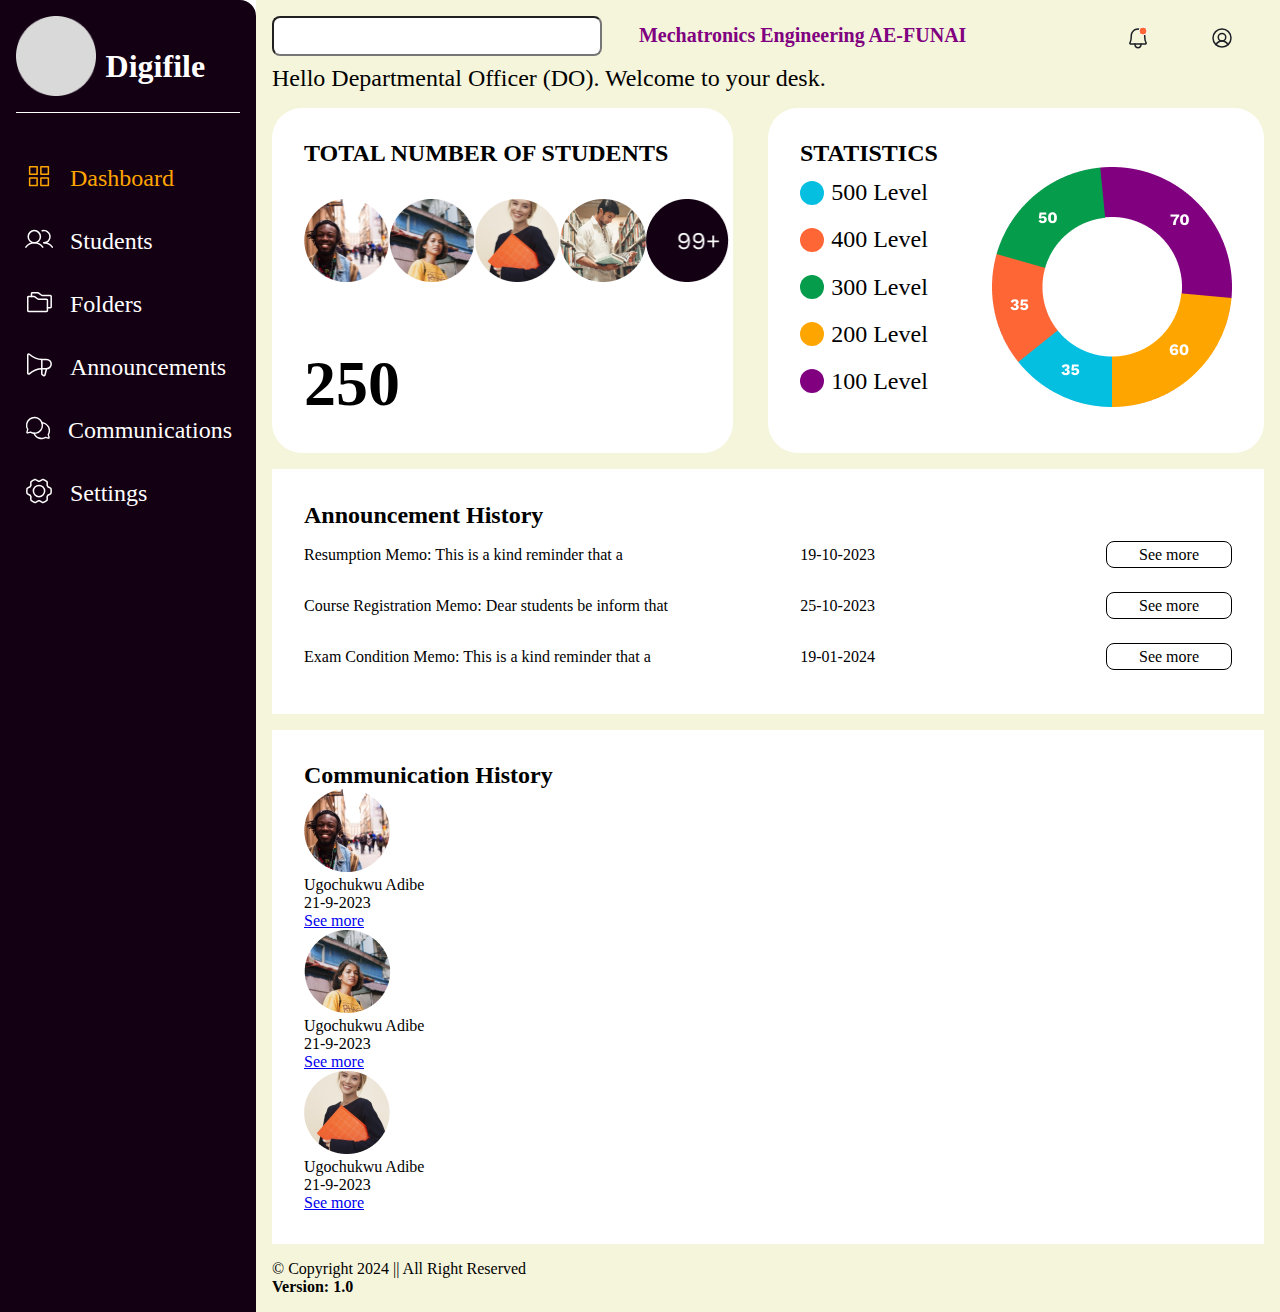
==== do-dashboard.html @ f0810e3d "Add files via upload" ====
<!DOCTYPE html>
<html lang="en">
<head>
    <meta charset="UTF-8">
    <meta name="viewport" content="width=device-width, initial-scale=1.0">
    <link rel="stylesheet" href="css/dashboard.css">
    <title>DO's Dashboard</title>
</head>
<body>
<div class="dashboard">
    <section class="sidebar">
        <div class="logo-name">
            <img src="img/Ellipse.png" alt="">
            <h1>Digifile</h1>
        </div>
        <div class="sidebar-content">
            <ul>
                <li><svg width="30" height="30" viewBox="0 0 30 30" fill="none" xmlns="http://www.w3.org/2000/svg">
                    <path d="M13.125 5.625H5.625V13.125H13.125V5.625Z" stroke="#FFA500" stroke-width="1.5" stroke-linecap="round" stroke-linejoin="round"/>
                    <path d="M24.375 5.625H16.875V13.125H24.375V5.625Z" stroke="#FFA500" stroke-width="1.5" stroke-linecap="round" stroke-linejoin="round"/>
                    <path d="M13.125 16.875H5.625V24.375H13.125V16.875Z" stroke="#FFA500" stroke-width="1.5" stroke-linecap="round" stroke-linejoin="round"/>
                    <path d="M24.375 16.875H16.875V24.375H24.375V16.875Z" stroke="#FFA500" stroke-width="1.5" stroke-linecap="round" stroke-linejoin="round"/>
                    </svg><a class="dash-link" href="">Dashboard</a></li>
                <li><svg width="30" height="30" viewBox="0 0 30 30" fill="none" xmlns="http://www.w3.org/2000/svg">
                    <path d="M10.3125 18.75C13.678 18.75 16.4062 16.0217 16.4062 12.6562C16.4062 9.29076 13.678 6.5625 10.3125 6.5625C6.94701 6.5625 4.21875 9.29076 4.21875 12.6562C4.21875 16.0217 6.94701 18.75 10.3125 18.75Z" stroke="white" stroke-width="1.5" stroke-miterlimit="10"/>
                    <path d="M18.2124 6.78942C19.0506 6.55327 19.9296 6.49948 20.7903 6.63166C21.651 6.76384 22.4733 7.07892 23.202 7.55569C23.9307 8.03246 24.5487 8.65984 25.0145 9.39558C25.4802 10.1313 25.783 10.9583 25.9022 11.8209C26.0214 12.6835 25.9545 13.5616 25.7058 14.3961C25.4571 15.2306 25.0324 16.0021 24.4604 16.6587C23.8884 17.3153 23.1824 17.8417 22.3898 18.2024C21.5973 18.5631 20.7367 18.7498 19.8659 18.7499" stroke="white" stroke-width="1.5" stroke-linecap="round" stroke-linejoin="round"/>
                    <path d="M1.87451 23.1324C2.82623 21.7787 4.0897 20.6738 5.55824 19.911C7.02679 19.1483 8.65729 18.7501 10.3121 18.75C11.9669 18.7499 13.5975 19.148 15.0661 19.9107C16.5347 20.6733 17.7982 21.7781 18.75 23.1318" stroke="white" stroke-width="1.5" stroke-linecap="round" stroke-linejoin="round"/>
                    <path d="M19.8658 18.75C21.5208 18.7488 23.1517 19.1464 24.6204 19.9091C26.0891 20.6719 27.3525 21.7773 28.3034 23.1318" stroke="white" stroke-width="1.5" stroke-linecap="round" stroke-linejoin="round"/>
                    </svg><a href="">Students</a></li>
                <li><svg width="30" height="30" viewBox="0 0 30 30" fill="none" xmlns="http://www.w3.org/2000/svg">
                    <path d="M23.4375 13.125V23.5417C23.4375 23.7627 23.3497 23.9746 23.1934 24.1309C23.0371 24.2872 22.8252 24.375 22.6042 24.375H4.6875C4.43886 24.375 4.2004 24.2762 4.02459 24.1004C3.84877 23.9246 3.75 23.6861 3.75 23.4375V10.3125C3.75 10.0639 3.84877 9.8254 4.02459 9.64959C4.2004 9.47377 4.43886 9.375 4.6875 9.375H10C10.2028 9.375 10.4002 9.44079 10.5625 9.5625L13.8125 12C13.9748 12.1217 14.1722 12.1875 14.375 12.1875H22.5C22.7486 12.1875 22.9871 12.2863 23.1629 12.4621C23.3387 12.6379 23.4375 12.8764 23.4375 13.125Z" stroke="white" stroke-width="1.5" stroke-linecap="round" stroke-linejoin="round"/>
                    <path d="M7.5 9.375V6.5625C7.5 6.31386 7.59877 6.0754 7.77459 5.89959C7.9504 5.72377 8.18886 5.625 8.4375 5.625H13.75C13.9528 5.625 14.1502 5.69079 14.3125 5.8125L17.5625 8.25C17.7248 8.37171 17.9222 8.4375 18.125 8.4375H26.25C26.4986 8.4375 26.7371 8.53627 26.9129 8.71209C27.0887 8.8879 27.1875 9.12636 27.1875 9.375V19.7917C27.1875 19.9011 27.1659 20.0095 27.1241 20.1106C27.0822 20.2117 27.0208 20.3035 26.9434 20.3809C26.866 20.4583 26.7742 20.5197 26.6731 20.5616C26.572 20.6034 26.4636 20.625 26.3542 20.625H23.4375" stroke="white" stroke-width="1.5" stroke-linecap="round" stroke-linejoin="round"/>
                    </svg><a href="">Folders</a></li>
                <li><svg width="30" height="30" viewBox="0 0 30 30" fill="none" xmlns="http://www.w3.org/2000/svg">
                    <path d="M17.8125 9.375V23.8733C17.8125 24.0276 17.8506 24.1796 17.9234 24.3156C17.9963 24.4517 18.1016 24.5677 18.23 24.6533L19.5181 25.5121C19.6431 25.5954 19.7863 25.6475 19.9356 25.6639C20.085 25.6803 20.2361 25.6606 20.3762 25.6065C20.5163 25.5523 20.6414 25.4652 20.7408 25.3526C20.8403 25.24 20.9112 25.1052 20.9476 24.9594L22.5 18.75" stroke="white" stroke-width="1.5" stroke-linecap="round" stroke-linejoin="round"/>
                    <path d="M22.5 18.7502C23.7432 18.7502 24.9355 18.2563 25.8146 17.3773C26.6936 16.4982 27.1875 15.3059 27.1875 14.0627C27.1875 12.8195 26.6936 11.6272 25.8146 10.7481C24.9355 9.86905 23.7432 9.37519 22.5 9.37519H17.8125C17.8125 9.37519 11.4314 9.37519 5.29089 4.22508C5.15432 4.11014 4.98778 4.03658 4.81083 4.01306C4.63389 3.98954 4.4539 4.01703 4.29205 4.0923C4.1302 4.16758 3.9932 4.2875 3.89718 4.43797C3.80115 4.58845 3.75009 4.76321 3.75 4.94171V23.1837C3.75009 23.3622 3.80115 23.5369 3.89718 23.6874C3.9932 23.8379 4.1302 23.9578 4.29205 24.0331C4.4539 24.1084 4.63389 24.1359 4.81083 24.1123C4.98778 24.0888 5.15432 24.0152 5.29089 23.9003C11.4314 18.7502 17.8125 18.7502 17.8125 18.7502H22.5Z" stroke="white" stroke-width="1.5" stroke-linecap="round" stroke-linejoin="round"/>
                    </svg><a href="">Announcements</a></li>
                <li><svg width="30" height="30" viewBox="0 0 30 30" fill="none" xmlns="http://www.w3.org/2000/svg">
                    <path d="M3.99276 16.4937C2.94446 14.7266 2.57734 12.6375 2.96033 10.6187C3.34332 8.60004 4.45008 6.79057 6.07279 5.53013C7.69549 4.26969 9.72252 3.64498 11.7732 3.77331C13.8239 3.90164 15.7573 4.77418 17.2102 6.22708C18.6631 7.67999 19.5356 9.61331 19.664 11.664C19.7923 13.7147 19.1676 15.7418 17.9072 17.3645C16.6467 18.9872 14.8373 20.094 12.8186 20.477C10.7999 20.86 8.71077 20.4928 6.94358 19.4445L6.9436 19.4445L4.02945 20.2771C3.90888 20.3115 3.78129 20.3131 3.65991 20.2816C3.53853 20.2502 3.42777 20.1869 3.3391 20.0982C3.25043 20.0095 3.18709 19.8988 3.15564 19.7774C3.12419 19.656 3.12576 19.5284 3.16021 19.4078L3.99283 16.4937L3.99276 16.4937Z" stroke="white" stroke-width="1.5" stroke-linecap="round" stroke-linejoin="round"/>
                    <path d="M10.7882 20.6122C11.203 21.7897 11.8737 22.8606 12.7522 23.7477C13.6306 24.6347 14.6948 25.316 15.8682 25.7423C17.0416 26.1686 18.2949 26.3294 19.5379 26.2131C20.7809 26.0967 21.9826 25.7062 23.0565 25.0696L23.0565 25.0695L25.9706 25.9021C26.0912 25.9366 26.2188 25.9381 26.3401 25.9067C26.4615 25.8752 26.5723 25.8119 26.661 25.7232C26.7496 25.6346 26.813 25.5238 26.8444 25.4024C26.8759 25.281 26.8743 25.1534 26.8398 25.0329L26.0072 22.1187L26.0073 22.1188C26.7471 20.8711 27.1528 19.4539 27.1854 18.0038C27.218 16.5537 26.8763 15.1196 26.1933 13.84C25.5102 12.5604 24.509 11.4784 23.286 10.6985C22.0631 9.91853 20.6598 9.46691 19.2115 9.38721" stroke="white" stroke-width="1.5" stroke-linecap="round" stroke-linejoin="round"/>
                    </svg><a href="">Communications</a></li>
                <li><svg width="30" height="30" viewBox="0 0 30 30" fill="none" xmlns="http://www.w3.org/2000/svg">
                    <path d="M6.12905 10.7342C6.33999 10.2889 6.58608 9.86704 6.86733 9.45689L6.82046 6.41001C6.82046 6.12876 6.93765 5.85923 7.1603 5.67173C8.25015 4.75767 9.49233 4.01939 10.8634 3.5272C11.133 3.43345 11.4259 3.45689 11.6603 3.60923L14.2736 5.17955C14.7658 5.14439 15.258 5.14439 15.7501 5.17955L18.3634 3.60923C18.6095 3.46861 18.9025 3.43345 19.172 3.5272C20.508 4.00767 21.7619 4.72251 22.8751 5.66001C23.0861 5.83579 23.215 6.11704 23.2033 6.39829L23.1564 9.44517C23.4376 9.85533 23.6837 10.2772 23.8947 10.7225L26.5548 12.1991C26.8009 12.3397 26.9767 12.5741 27.0236 12.8553C27.2697 14.2499 27.2814 15.703 27.0236 17.121C26.9767 17.4022 26.8009 17.6366 26.5548 17.7772L23.8947 19.2538C23.6837 19.6991 23.4376 20.1209 23.1564 20.5311L23.2033 23.578C23.2033 23.8592 23.0861 24.1288 22.8634 24.3163C21.7736 25.2303 20.5314 25.9686 19.1603 26.4608C18.8908 26.5545 18.5978 26.5311 18.3634 26.3788L15.7501 24.8084C15.258 24.8436 14.7658 24.8436 14.2736 24.8084L11.6603 26.3788C11.4142 26.5194 11.1212 26.5545 10.8517 26.4608C9.51577 25.9803 8.26187 25.2655 7.14858 24.328C6.93765 24.1522 6.80874 23.8709 6.82046 23.5897L6.86733 20.5428C6.58608 20.1327 6.33999 19.7108 6.12905 19.2655L3.4689 17.7889C3.2228 17.6483 3.04702 17.4139 3.00015 17.1327C2.75405 15.7381 2.74234 14.285 3.00015 12.867C3.04702 12.5858 3.2228 12.3514 3.4689 12.2108L6.12905 10.7342Z" stroke="white" stroke-width="1.5" stroke-miterlimit="10" stroke-linecap="round" stroke-linejoin="round"/>
                    <path d="M15 20.625C18.1066 20.625 20.625 18.1066 20.625 15C20.625 11.8934 18.1066 9.375 15 9.375C11.8934 9.375 9.375 11.8934 9.375 15C9.375 18.1066 11.8934 20.625 15 20.625Z" stroke="white" stroke-width="1.5" stroke-miterlimit="10" stroke-linecap="round" stroke-linejoin="round"/>
                    </svg><a href="">Settings</a></li>
            </ul>
        </div>
    </section>
    <section class="main-page">
        <div class="header">
            <div class="search-input">
                <input type="search" name="search" id="search">
            </div>
            <div class="user-name">
                Mechatronics Engineering AE-FUNAI
            </div>
            <div class="alert-icon">
                <ul>
                    <li><svg width="24" height="24" viewBox="0 0 24 24" fill="none" xmlns="http://www.w3.org/2000/svg">
                        <path d="M5.26907 9.74994C5.26783 8.86045 5.44265 7.97951 5.78346 7.1579C6.12427 6.33628 6.62433 5.59025 7.2548 4.9628C7.88528 4.33535 8.63371 3.83889 9.45696 3.50204C10.2802 3.16519 11.162 2.99461 12.0514 3.00013C15.763 3.02772 18.7317 6.11275 18.7317 9.83468V10.4999C18.7317 13.8577 19.4342 15.8061 20.053 16.871C20.1196 16.9848 20.1551 17.1142 20.1558 17.246C20.1565 17.3779 20.1224 17.5076 20.057 17.6221C19.9915 17.7366 19.8971 17.8318 19.7831 17.8982C19.6691 17.9645 19.5397 17.9996 19.4078 17.9999H4.59225C4.46037 17.9996 4.3309 17.9645 4.21692 17.8981C4.10294 17.8318 4.00847 17.7366 3.94304 17.622C3.87762 17.5075 3.84355 17.3778 3.84428 17.2459C3.84501 17.114 3.88051 16.9846 3.94719 16.8709C4.56625 15.8059 5.26907 13.8575 5.26907 10.4999L5.26907 9.74994Z" stroke="#1D2026" stroke-width="1.5" stroke-linecap="round" stroke-linejoin="round"/>
                        <path d="M9 18V18.75C9 19.5456 9.31607 20.3087 9.87868 20.8713C10.4413 21.4339 11.2044 21.75 12 21.75C12.7956 21.75 13.5587 21.4339 14.1213 20.8713C14.6839 20.3087 15 19.5456 15 18.75V18" stroke="#1D2026" stroke-width="1.5" stroke-linecap="round" stroke-linejoin="round"/>
                        <circle cx="17" cy="5" r="4" fill="#FF6636" stroke="white"/>
                        </svg>
                    </li>
                    <li><a href=""><svg width="24" height="24" viewBox="0 0 24 24" fill="none" xmlns="http://www.w3.org/2000/svg">
                        <path d="M12 21C16.9706 21 21 16.9706 21 12C21 7.02944 16.9706 3 12 3C7.02944 3 3 7.02944 3 12C3 16.9706 7.02944 21 12 21Z" stroke="#1D2026" stroke-width="1.5" stroke-miterlimit="10"/>
                        <path d="M12 15C14.0711 15 15.75 13.3211 15.75 11.25C15.75 9.17893 14.0711 7.5 12 7.5C9.92893 7.5 8.25 9.17893 8.25 11.25C8.25 13.3211 9.92893 15 12 15Z" stroke="#1D2026" stroke-width="1.5" stroke-miterlimit="10"/>
                        <path d="M5.98111 18.6913C6.54606 17.5806 7.40735 16.6478 8.46964 15.9963C9.53193 15.3448 10.7538 15 11.9999 15C13.2461 15 14.4679 15.3448 15.5302 15.9963C16.5925 16.6478 17.4538 17.5806 18.0188 18.6913" stroke="#1D2026" stroke-width="1.5" stroke-linecap="round" stroke-linejoin="round"/>
                        </svg>
                        </a></li>
                </ul>
            </div>
        </div>
        <div class="login-name">
            <P>Hello Departmental Officer (DO). Welcome to your desk.</P>
        </div>
        <div class="students-statistics">
            <div class="total-students">
                <h2>TOTAL NUMBER OF STUDENTS</h2>
                <div class="students-img">
                    <img src="img/Ellipse 300.png" alt="">
                    <img class="ellipse-two" src="img/Ellipse 301.png" alt="">
                    <img src="img/Ellipse 302.png" alt="">
                    <img src="img/Ellipse 303.png" alt="">
                    <img src="img/Frame 37.png" alt="">
                </div>
                <h2 class="total-number">250</h2>
            </div>
            <div class="statistics">
                <h2>STATISTICS</h2>
            <div class="level-chart">
                <div class="level-statistics">
                    <div><div class="final-level"></div><p>500 Level</p></div>
                    <div><div class="fourth-level"></div><p>400 Level</p></div>
                    <div><div class="third-level"></div><p>300 Level</p></div>
                    <div><div class="second-level"></div><p>200 Level</p></div>
                    <div><div class="first-level"></div><p>100 Level</p></div>
                </div>
                <div class="pie-chart">
                    <img src="img/Group 1.png" alt="">
                </div>
            </div>
            </div>
        </div>
        <div class="announcement-history">
            <h2>Announcement History</h2>
            <div class="announcement">
                <div class="message-title">
                    <p>Resumption Memo: This is a kind reminder that a</p>
                </div>
                <div class="date">
                    19-10-2023
                </div>
                <div class="see-more">
                    <a href="see-more.html">See more</a>
                </div>
            </div>
            <div class="announcement">
                <div class="message-title">
                    <p>Course Registration Memo: Dear students be inform that</p>
                </div>
                <div class="date">
                    25-10-2023
                </div>
                <div class="see-more">
                    <a href="see-more.html">See more</a>
                </div>
            </div>
            <div class="announcement">
                <div class="message-title">
                    <p>Exam Condition Memo: This is a kind reminder that a</p>
                </div>
                <div class="date">
                    19-01-2024
                </div>
                <div class="see-more">
                    <a href="see-more.html">See more</a>
                </div>
            </div>
        </div>
        <div class="communication-history">
            <h2>Communication History</h2>
            <div class="communication-details">
                <div class="user-profile">
                    <img src="img/Ellipse 300.png" alt="">
                </div>
                <div class="username">
                    <p>Ugochukwu Adibe</p>
                </div>
                <div class="message-date">
                    <p>21-9-2023</p>
                </div>
                <div class="more-details">
                    <a href="see-more.html">See more</a>
                </div>
            </div>
            <div class="communication-details">
                <div class="user-profile">
                    <img src="img/Ellipse 301.png" alt="">
                </div>
                <div class="username">
                    <p>Ugochukwu Adibe</p>
                </div>
                <div class="message-date">
                    <p>21-9-2023</p>
                </div>
                <div class="more-details">
                    <a href="see-more.html">See more</a>
                </div>
            </div>
            <div class="communication-details">
                <div class="user-profile">
                    <img src="img/Ellipse 302.png" alt="">
                </div>
                <div class="username">
                    <p>Ugochukwu Adibe</p>
                </div>
                <div class="message-date">
                    <p>21-9-2023</p>
                </div>
                <div class="more-details">
                    <a href="see-more.html">See more</a>
                </div>
            </div>
        </div>
        <footer>
            <div class="copyright">
                <p>&copy; Copyright 2024 || All Right Reserved</p>
            </div>
            <div class="site-version">
                <b>Version: 1.0</b>
            </div>
        </footer>
    </section>
</div>
</body>
</html>
---- css/dashboard.css ----
* {
  box-shadow: border-box;
  padding: 0;
  margin: 0;
  font-family: "Work Sans";
}

body {
  padding: 0;
  margin: 0;
}
body .dashboard {
  display: grid;
  grid-template-columns: 20% 80%;
}
body .dashboard .sidebar {
  background-color: rgb(19, 0, 19);
  border-top-right-radius: 16px;
  padding: 1rem;
}
body .dashboard .sidebar .logo-name {
  display: grid;
  grid-template-columns: 40% 60%;
  border-bottom: 1px solid rgb(255, 255, 255);
  padding-bottom: 1rem;
}
body .dashboard .sidebar .logo-name h1 {
  color: rgb(255, 255, 255);
  font-family: "Work Sans";
  margin-top: 2rem;
}
body .dashboard .sidebar .logo-name img {
  height: 80px;
  width: 80px;
}
body .dashboard .sidebar .sidebar-content ul {
  padding-top: 1rem;
}
body .dashboard .sidebar .sidebar-content ul li {
  margin-top: 2rem;
  display: flex;
}
body .dashboard .sidebar .sidebar-content ul li svg {
  padding: 0 0.5rem;
}
body .dashboard .sidebar .sidebar-content ul li a {
  text-decoration: none;
  font-family: "Work Sans";
  font-size: 24px;
  font-weight: 400;
  color: rgb(255, 255, 255);
  padding: 0 0.5rem;
  margin-top: 0.25rem;
}
body .dashboard .sidebar .sidebar-content ul li .dash-link {
  color: rgb(255, 165, 0);
}
body .dashboard .sidebar .sidebar-content ul li:hover {
  border-left: 2px solid rgb(255, 255, 255);
}
body .dashboard .sidebar .sidebar-content ul li:active {
  color: yellow;
}
body .dashboard .main-page {
  background-color: rgb(245, 245, 220);
  padding: 1rem;
}
body .dashboard .main-page .header {
  display: grid;
  grid-template-columns: 35% 35% 30%;
}
body .dashboard .main-page .header .search-input input {
  width: 330px;
  height: 40px;
  border-radius: 8px;
  padding: 0px, 0px, 0px, 15px;
  gap: 20px;
  font-family: "Work Sans";
  font-size: 18px;
}
body .dashboard .main-page .header .user-name {
  font-family: "Work Sans";
  color: rgb(128, 0, 128);
  justify-content: right;
  float: right;
  text-align: right;
  font-size: 20px;
  padding-top: 0.5rem;
  font-weight: 600;
}
body .dashboard .main-page .header .alert-icon ul {
  list-style-type: none;
  display: flex;
  justify-content: right;
}
body .dashboard .main-page .header .alert-icon ul li {
  padding: 10px 30px;
}
body .dashboard .main-page .login-name p {
  font-family: Work Sans;
  font-size: 24px;
  font-weight: 400;
  line-height: 28px;
  letter-spacing: 0em;
  text-align: left;
}
body .dashboard .main-page .students-statistics {
  display: grid;
  grid-template-columns: 1fr 1fr;
  padding: 1rem 0;
}
body .dashboard .main-page .students-statistics .total-students {
  background: rgb(255, 255, 255);
  width: 80%;
  border-radius: 30px;
  padding: 2rem;
}
body .dashboard .main-page .students-statistics .total-students .students-img {
  display: flex;
  padding: 2rem 0;
}
body .dashboard .main-page .students-statistics .total-students .students-img img {
  width: 85.46px;
  height: 83px;
  top: 302px;
  z-index: 1;
}
body .dashboard .main-page .students-statistics .total-students .students-img .ellipse-two {
  width: 85.46px;
  height: 83px;
  top: 302px;
}
body .dashboard .main-page .students-statistics .total-students .total-number {
  font-family: "Work Sans";
  font-size: 64px;
  font-weight: 700;
  line-height: 75px;
  letter-spacing: 0em;
  text-align: left;
  padding-top: 2rem;
}
body .dashboard .main-page .students-statistics .statistics {
  background: rgb(255, 255, 255);
  border-radius: 30px;
  padding: 2rem;
}
body .dashboard .main-page .students-statistics .statistics .level-chart {
  display: grid;
  grid-template-columns: 1fr 1fr;
}
body .dashboard .main-page .students-statistics .statistics .level-chart .level-statistics div {
  display: flex;
  margin: 0.25rem 0;
}
body .dashboard .main-page .students-statistics .statistics .level-chart .level-statistics div .final-level {
  background: rgb(5, 191, 224);
  width: 24px;
  height: 24px;
  border-radius: 50%;
  margin: 0.6rem 0;
}
body .dashboard .main-page .students-statistics .statistics .level-chart .level-statistics div .fourth-level {
  background: rgb(255, 102, 54);
  width: 24px;
  height: 24px;
  border-radius: 50%;
  margin: 0.6rem 0;
}
body .dashboard .main-page .students-statistics .statistics .level-chart .level-statistics div .third-level {
  background: rgb(5, 156, 75);
  width: 24px;
  height: 24px;
  border-radius: 50%;
  margin: 0.6rem 0;
}
body .dashboard .main-page .students-statistics .statistics .level-chart .level-statistics div .second-level {
  background: rgb(255, 165, 0);
  width: 24px;
  height: 24px;
  border-radius: 50%;
  margin: 0.6rem 0;
}
body .dashboard .main-page .students-statistics .statistics .level-chart .level-statistics div .first-level {
  background: rgb(128, 0, 128);
  width: 24px;
  height: 24px;
  border-radius: 50%;
  margin: 0.6rem 0;
}
body .dashboard .main-page .students-statistics .statistics .level-chart .level-statistics div p {
  margin: 0.45rem;
  font-family: "Work Sans";
  font-size: 24px;
  font-weight: 400;
  line-height: 28px;
  letter-spacing: 0em;
  text-align: left;
}
body .dashboard .main-page .announcement-history {
  background: rgb(255, 255, 255);
  padding: 2rem;
}
body .dashboard .main-page .announcement-history h2 {
  font-family: "Work Sans";
  font-size: 24px;
  font-weight: 600;
  line-height: 28px;
  letter-spacing: 0em;
  text-align: left;
}
body .dashboard .main-page .announcement-history .announcement {
  display: grid;
  grid-template-columns: 40% 35% 25%;
}
body .dashboard .main-page .announcement-history .announcement .message-title {
  font-family: "Work Sans";
  font-size: 16px;
  font-weight: 400;
  line-height: 19px;
  letter-spacing: 0em;
  text-align: left;
  padding: 1rem 0;
}
body .dashboard .main-page .announcement-history .announcement .date {
  padding: 1rem 0;
  font-family: "Work Sans";
  font-size: 16px;
  font-weight: 400;
  line-height: 19px;
  letter-spacing: 0em;
  text-align: center;
}
body .dashboard .main-page .announcement-history .announcement .see-more {
  text-align: right;
  padding: 1rem 0;
}
body .dashboard .main-page .announcement-history .announcement .see-more a {
  text-decoration: none;
  font-family: "Work Sans";
  font-size: 16px;
  font-weight: 400;
  line-height: 19px;
  letter-spacing: 0em;
  text-align: center;
  color: black;
  width: Fixed 153px;
  height: Fixed 30px;
  border-radius: 8px;
  border: 1px solid black;
  gap: 8px;
  padding: 0.25rem 2rem;
}
body .dashboard .main-page .communication-history {
  background-color: rgb(255, 255, 255);
  margin: 1rem 0;
  padding: 2rem;
}/*# sourceMappingURL=dashboard.css.map */
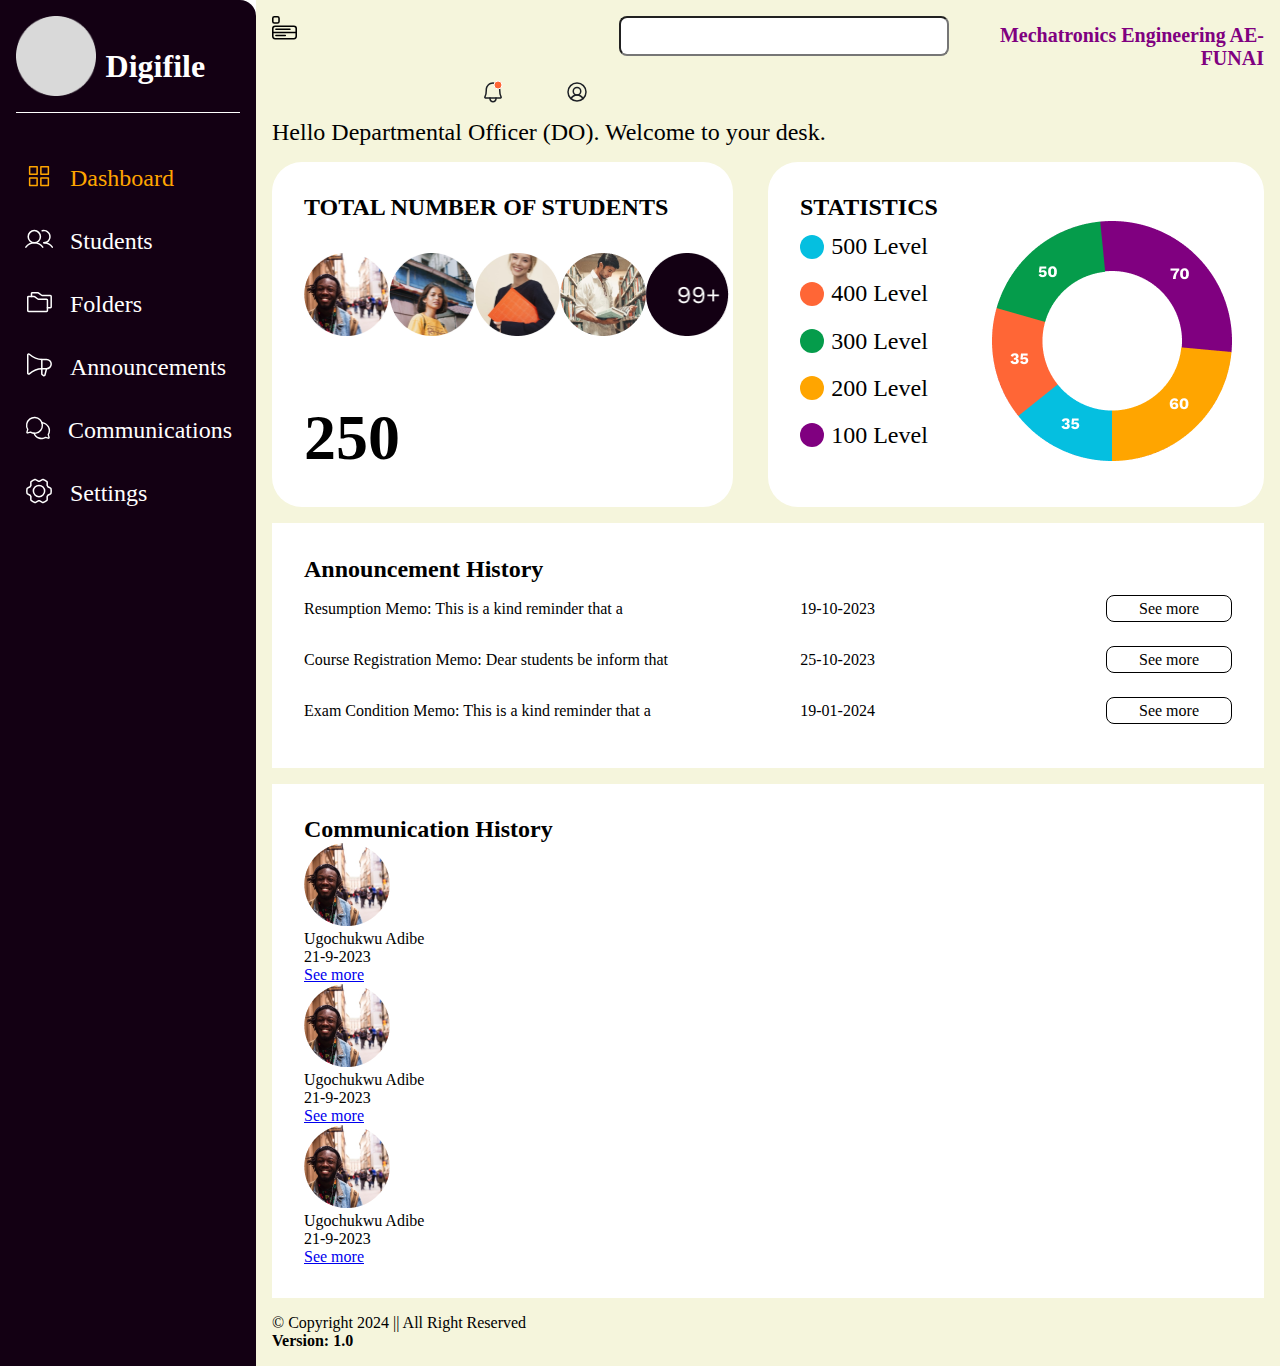
==== commit f55e4225: "Add files via upload" ====
--- a/do-dashboard.html
+++ b/do-dashboard.html
@@ -8,7 +8,7 @@
 </head>
 <body>
 <div class="dashboard">
-    <section class="sidebar">
+    <section id="sidebar" class="sidebar">
         <div class="logo-name">
             <img src="img/Ellipse.png" alt="">
             <h1>Digifile</h1>
@@ -46,8 +46,13 @@
             </ul>
         </div>
     </section>
-    <section class="main-page">
+    <section id="main-page" class="main-page">
         <div class="header">
+            <div class="toggle-btn" onclick="toggleSidebar()">
+                <svg xmlns="http://www.w3.org/2000/svg" width="25" height="25" fill="currentColor" class="bi bi-menu-app" viewBox="0 0 16 16">
+                    <path d="M0 1.5A1.5 1.5 0 0 1 1.5 0h2A1.5 1.5 0 0 1 5 1.5v2A1.5 1.5 0 0 1 3.5 5h-2A1.5 1.5 0 0 1 0 3.5v-2zM1.5 1a.5.5 0 0 0-.5.5v2a.5.5 0 0 0 .5.5h2a.5.5 0 0 0 .5-.5v-2a.5.5 0 0 0-.5-.5h-2zM0 8a2 2 0 0 1 2-2h12a2 2 0 0 1 2 2v5a2 2 0 0 1-2 2H2a2 2 0 0 1-2-2V8zm1 3v2a1 1 0 0 0 1 1h12a1 1 0 0 0 1-1v-2H1zm14-1V8a1 1 0 0 0-1-1H2a1 1 0 0 0-1 1v2h14zM2 8.5a.5.5 0 0 1 .5-.5h9a.5.5 0 0 1 0 1h-9a.5.5 0 0 1-.5-.5zm0 4a.5.5 0 0 1 .5-.5h6a.5.5 0 0 1 0 1h-6a.5.5 0 0 1-.5-.5z"/>
+                  </svg>
+            </div>
             <div class="search-input">
                 <input type="search" name="search" id="search">
             </div>
@@ -142,10 +147,12 @@
             <h2>Communication History</h2>
             <div class="communication-details">
                 <div class="user-profile">
-                    <img src="img/Ellipse 300.png" alt="">
-                </div>
-                <div class="username">
-                    <p>Ugochukwu Adibe</p>
+                    <div class="user-dp">
+                        <img src="img/Ellipse 300.png" alt="">
+                    </div>
+                    <div class="username">
+                        <p>Ugochukwu Adibe</p>
+                    </div>
                 </div>
                 <div class="message-date">
                     <p>21-9-2023</p>
@@ -156,10 +163,12 @@
             </div>
             <div class="communication-details">
                 <div class="user-profile">
-                    <img src="img/Ellipse 301.png" alt="">
-                </div>
-                <div class="username">
-                    <p>Ugochukwu Adibe</p>
+                    <div class="user-dp">
+                        <img src="img/Ellipse 300.png" alt="">
+                    </div>
+                    <div class="username">
+                        <p>Ugochukwu Adibe</p>
+                    </div>
                 </div>
                 <div class="message-date">
                     <p>21-9-2023</p>
@@ -170,10 +179,12 @@
             </div>
             <div class="communication-details">
                 <div class="user-profile">
-                    <img src="img/Ellipse 302.png" alt="">
-                </div>
-                <div class="username">
-                    <p>Ugochukwu Adibe</p>
+                    <div class="user-dp">
+                        <img src="img/Ellipse 300.png" alt="">
+                    </div>
+                    <div class="username">
+                        <p>Ugochukwu Adibe</p>
+                    </div>
                 </div>
                 <div class="message-date">
                     <p>21-9-2023</p>
@@ -193,5 +204,85 @@
         </footer>
     </section>
 </div>
+<!-- <script>
+    document.addEventListener('DOMContentLoaded', function () {
+        const sidebar = document.getElementById('sidebar');
+        sidebar.style.transform = 'translateX(0%)'; // Initially hide the sidebar
+    });
+
+    function toggleSidebar() {
+        const sidebar = document.getElementById('sidebar');
+        const isVisible = sidebar.style.transform === 'translateX(0%)';
+
+        if (isVisible) {
+            sidebar.style.transform = 'translateX(-100%)';
+        } else {
+            sidebar.style.transform = 'translateX(0%)';
+        }
+    }
+</script> -->
+<!-- <script>
+    document.addEventListener('DOMContentLoaded', function () {
+        const sidebar = document.querySelector('.sidebar');
+        const mainPage = document.querySelector('.main-page');
+        const toggleBtn = document.getElementById('toggle-btn');
+        
+        if (sidebar && mainPage && toggleBtn) {
+        sidebar.style.transform = 'translateX(-100%)';
+        mainPage.style.gridTemplateColumns = '20% 80%';
+        toggleBtn.addEventListener('click', toggleSidebar);
+    }
+    });
+
+    function toggleSidebar() {
+        const sidebar = document.querySelector('.sidebar');
+        const mainPage = document.querySelector('.main-page');
+        const dashboard = document.querySelector('.dashboard');
+        const isVisible = sidebar.style.transform === 'translateX(0%)';
+
+        if (isVisible) {
+            // sidebar.style.transform = 'translateX(-100%)';
+            dashboard.style.gridTemplateColumns = '20% 80%';
+        } else {
+            sidebar.style.transform = 'translateX(0%)';
+            dashboard.style.gridTemplateColumns = '0% 100%';
+        }
+    }
+</script> -->
+<script>
+    document.addEventListener('DOMContentLoaded', function () {
+        const sidebar = document.querySelector('.sidebar');
+        const mainPage = document.querySelector('.main-page');
+        const toggleBtn = document.getElementById('toggle-btn');
+
+        if (sidebar && mainPage && toggleBtn) {
+            sidebar.style.transform = 'translateX(0%)';
+            mainPage.style.gridTemplateColumns = '20% 80%';
+            toggleBtn.addEventListener('click', toggleSidebar);
+        }
+    });
+
+    function toggleSidebar() {
+        const sidebar = document.querySelector('.sidebar');
+        const mainPage = document.querySelector('.main-page');
+        const dashboard = document.querySelector('.dashboard');
+        const toggleBtn = document.getElementById('toggle-btn');
+        
+        const isVisible = sidebar.style.transform === 'translateX(0%)';
+
+        if (isVisible) {
+            sidebar.style.transform = 'translateX(0%)';
+            dashboard.style.gridTemplateColumns = '20% 80%';
+            // Remove the event listener only if it exists
+            if (toggleBtn) {
+                toggleBtn.removeEventListener('click', toggleSidebar);
+            }
+        } else {
+            sidebar.style.transform = 'translateX(0%)';
+            dashboard.style.gridTemplateColumns = '0% 100%';
+        }
+    }
+</script>
+
 </body>
 </html>